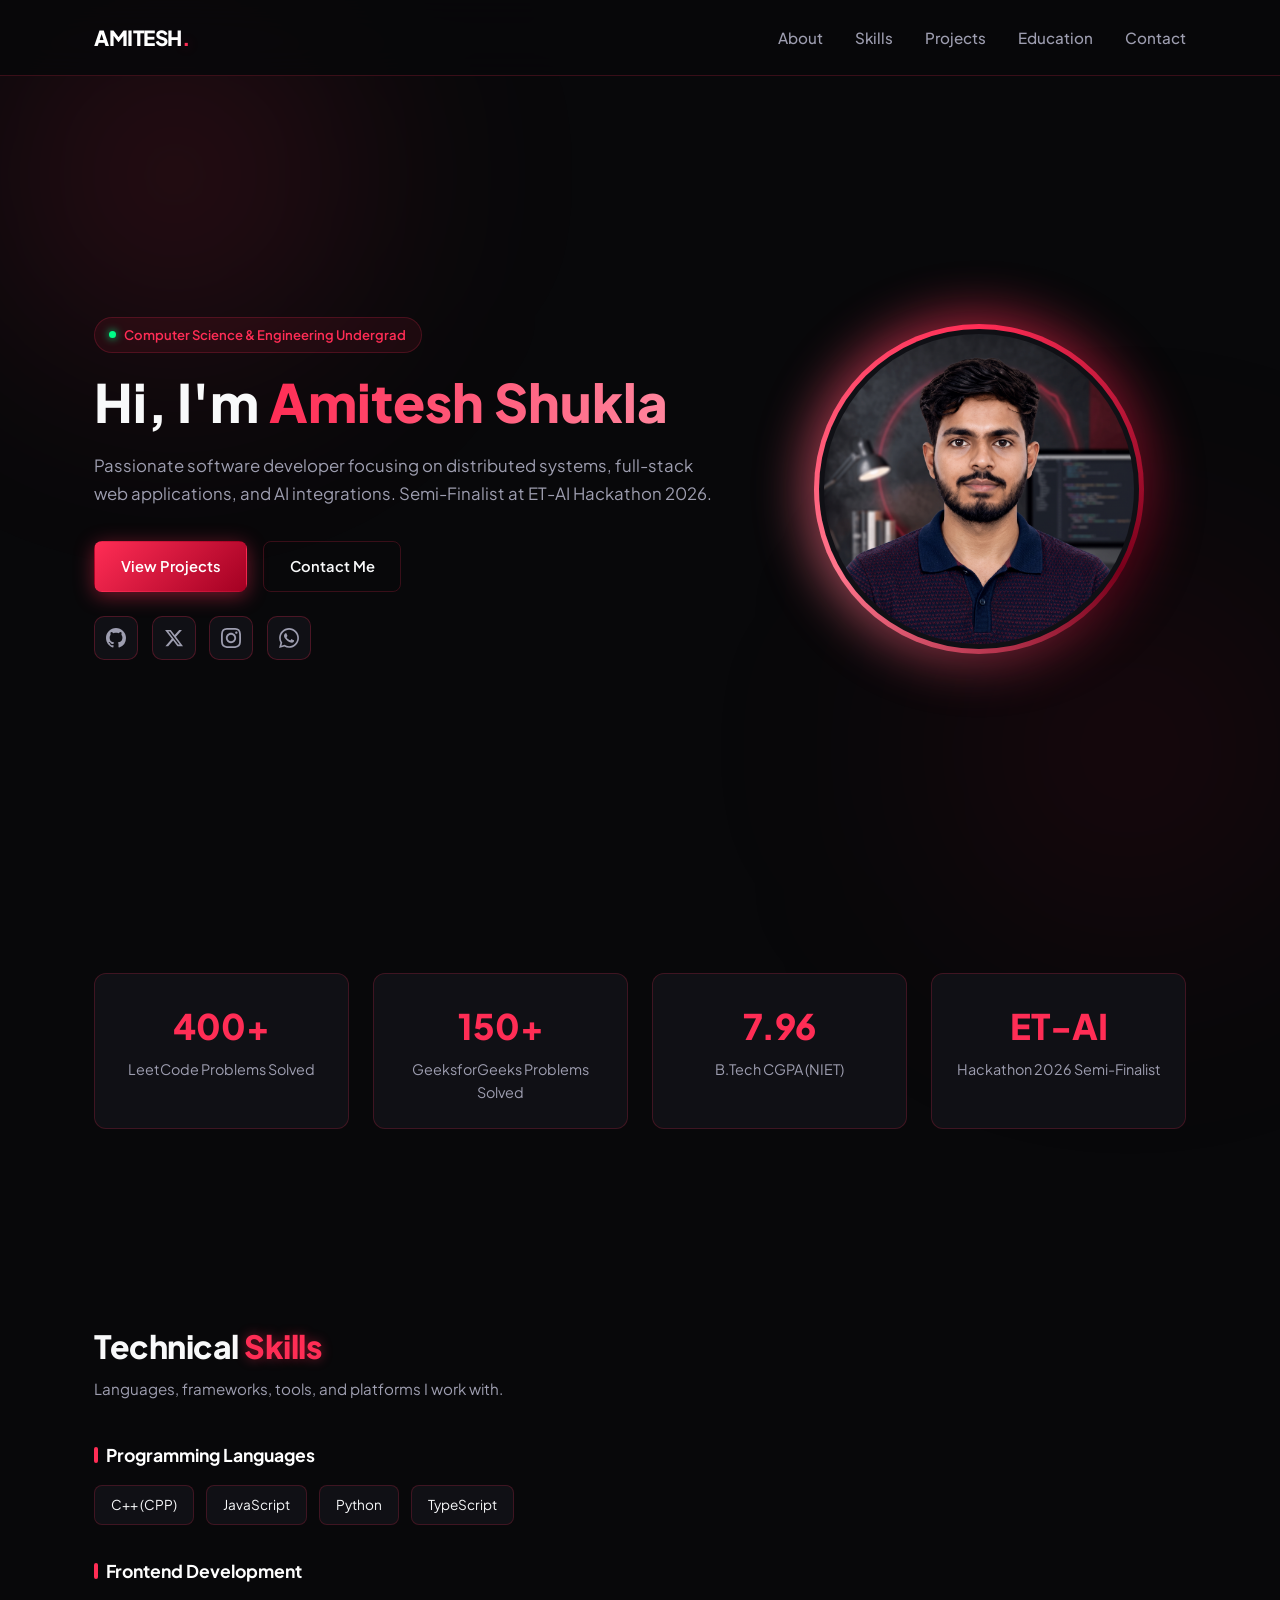
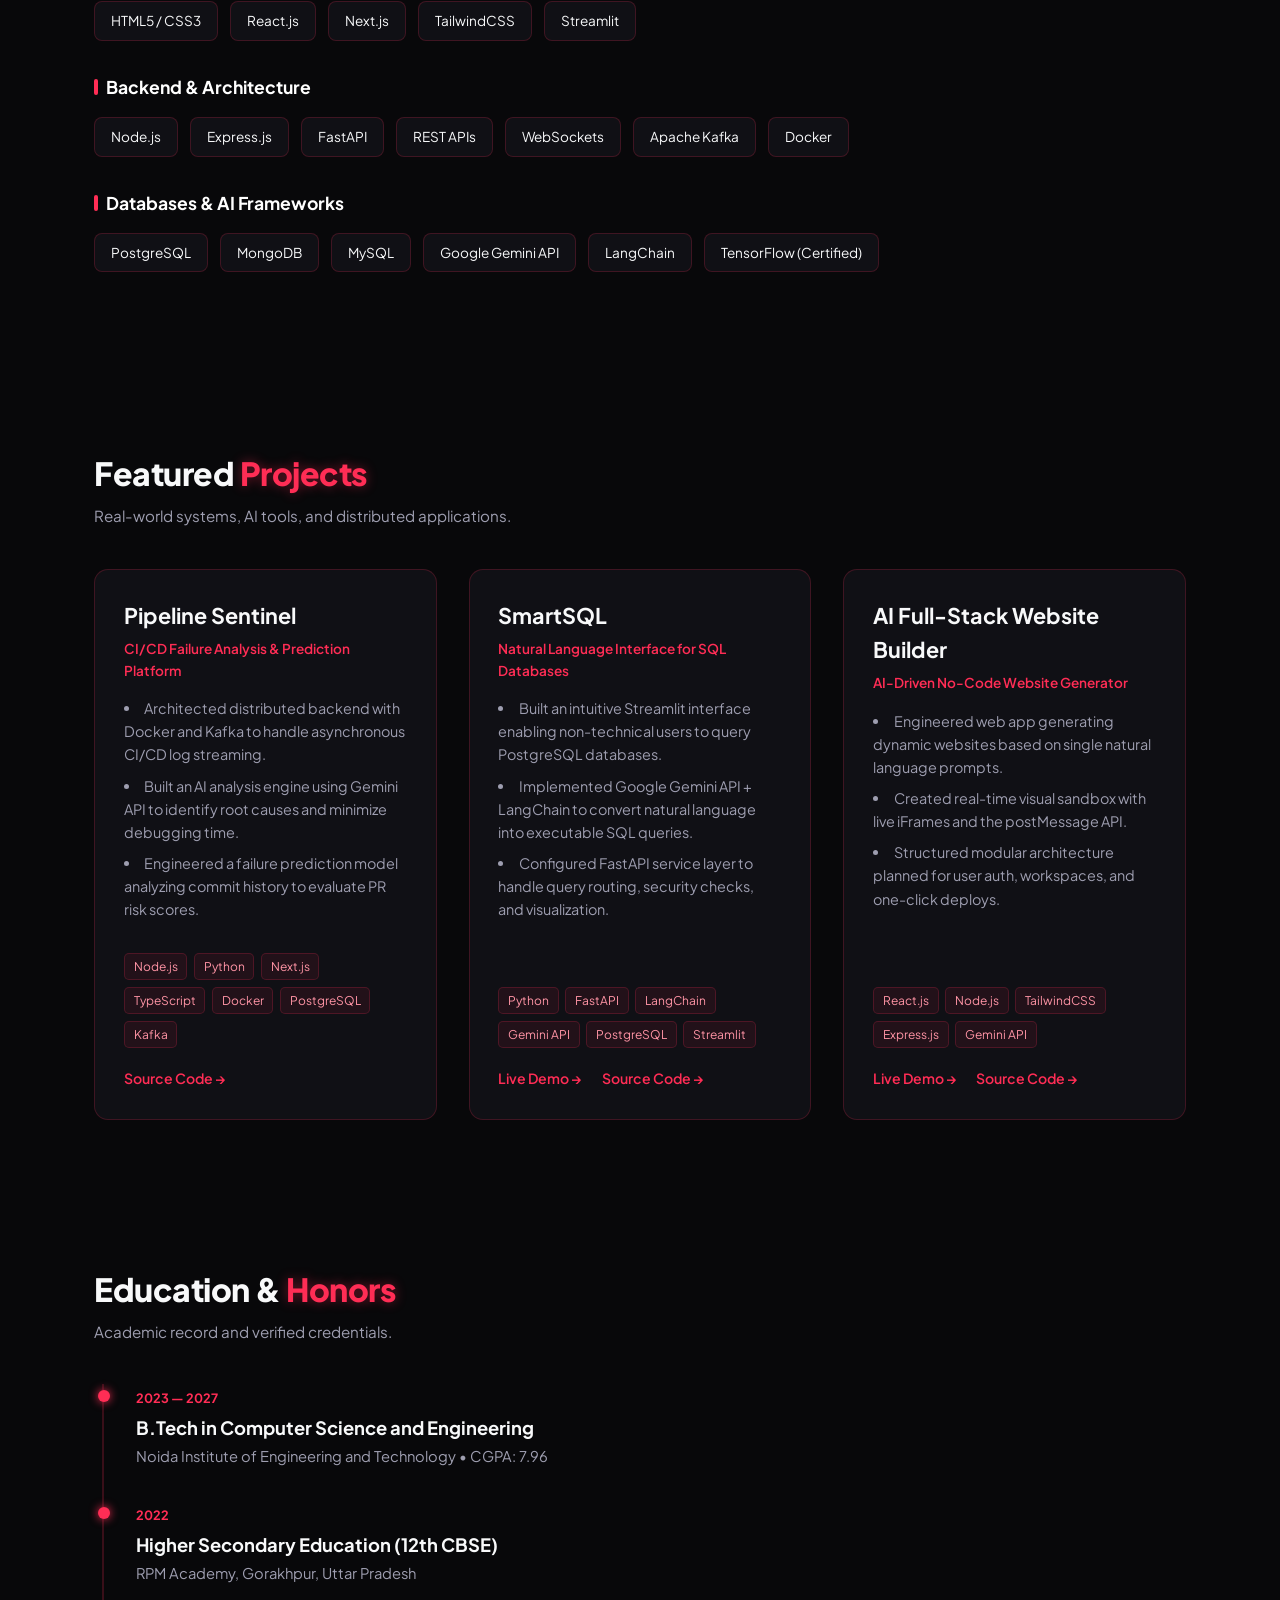
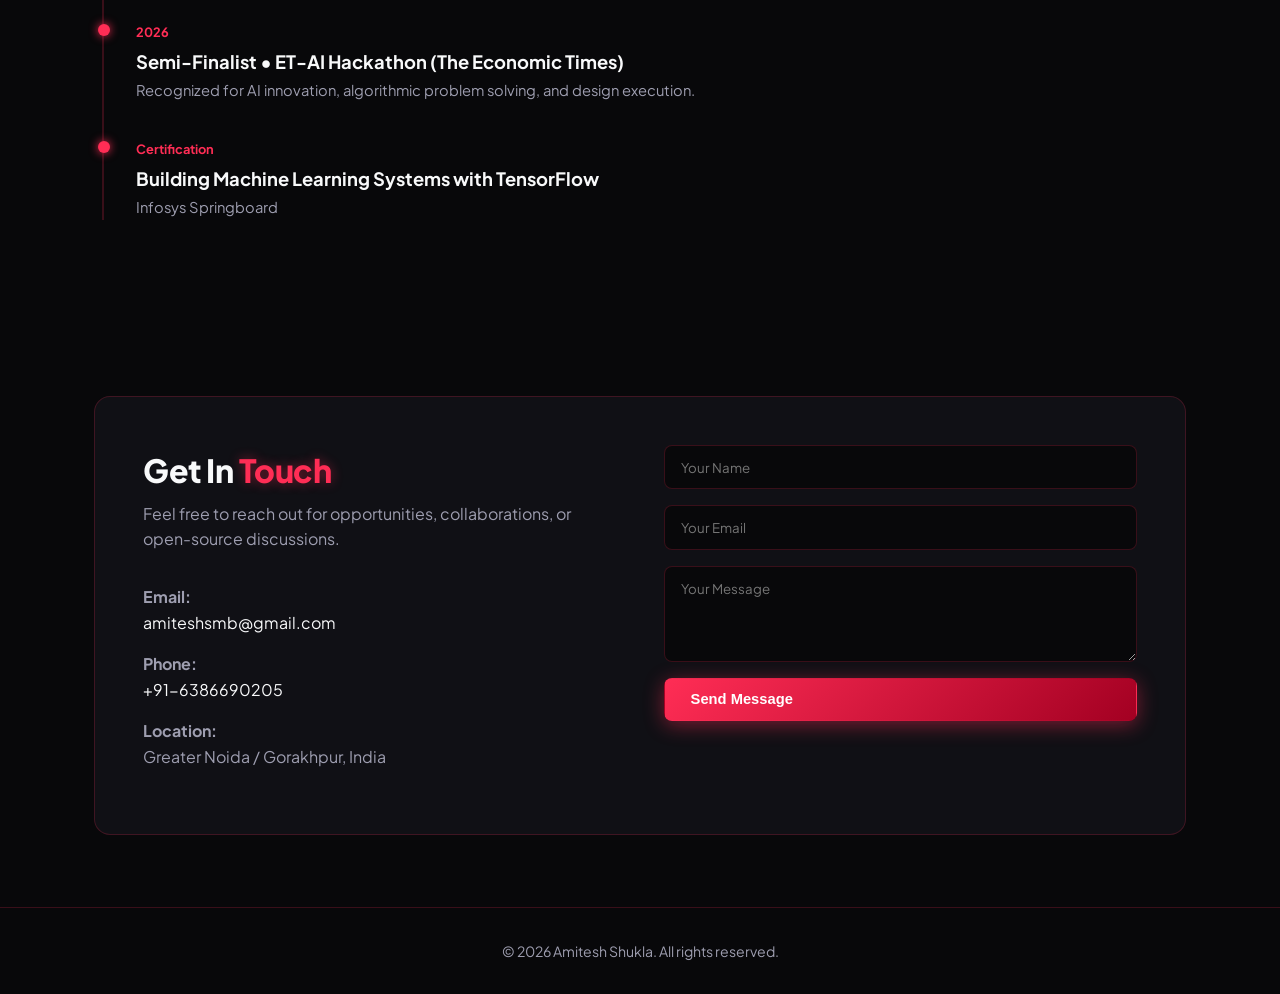
==== index.html @ f92fb567 "Rename index .html to index.html" ====
<!DOCTYPE html>
<html lang="en">
<head>
  <meta charset="UTF-8" />
  <meta name="viewport" content="width=device-width, initial-scale=1.0" />
  <title>Amitesh Shukla | Portfolio</title>
  <link rel="preconnect" href="https://fonts.googleapis.com">
  <link rel="preconnect" href="https://fonts.gstatic.com" crossorigin>
  <link href="https://fonts.googleapis.com/css2?family=Plus+Jakarta+Sans:wght@300;400;500;600;700;800&display=swap" rel="stylesheet">
   <link rel="stylesheet" href="Style.css">
 
</head>
<body>

  <div class="bg-light-1"></div>
  <div class="bg-light-2"></div>

  <header>
    <div class="container">
      <nav>
        <a href="#" class="logo">AMITESH<span>.</span></a>
        <ul class="nav-links">
          <li><a href="#about">About</a></li>
          <li><a href="#skills">Skills</a></li>
          <li><a href="#projects">Projects</a></li>
          <li><a href="#education">Education</a></li>
          <li><a href="#contact">Contact</a></li>
        </ul>
      </nav>
    </div>
  </header>

  <!-- Hero Section -->
  <section class="hero">
    
    <div class="container">
      <div class="hero-layout">
        
        <div class="hero-content">
          <div class="hero-tag">
            <span class="dot"></span>
            Computer Science &amp; Engineering Undergrad
          </div>
          <h1>Hi, I'm <span class="gradient-text">Amitesh Shukla</span></h1>
          <p>Passionate software developer focusing on distributed systems, full-stack web applications, and AI integrations. Semi-Finalist at ET-AI Hackathon 2026.</p>
          <div class="hero-buttons">
            <a href="#projects" class="btn btn-primary">View Projects</a>
            <a href="#contact" class="btn btn-outline">Contact Me</a>
          </div>
          <div class="social-links">
  <!-- GitHub -->
  <a href="https://github.com/amitesh3168" target="_blank" rel="noopener noreferrer" class="social-btn" aria-label="GitHub">
    <svg viewBox="0 0 24 24"><path d="M12 0C5.37 0 0 5.37 0 12c0 5.31 3.435 9.795 8.205 11.385.6.105.825-.255.825-.57 0-.285-.015-1.23-.015-2.235-3.015.555-3.795-.735-4.035-1.41-.135-.345-.72-1.41-1.23-1.695-.42-.225-1.02-.78-.015-.795.945-.015 1.62.87 1.845 1.23 1.08 1.815 2.805 1.305 3.495.99.105-.78.42-1.305.765-1.605-2.67-.3-5.46-1.335-5.46-5.925 0-1.305.465-2.385 1.23-3.225-.12-.3-.54-1.53.12-3.18 0 0 1.005-.315 3.3 1.23.96-.27 1.98-.405 3-.405s2.04.135 3 .405c2.295-1.56 3.3-1.23 3.3-1.23.66 1.65.24 2.88.12 3.18.765.84 1.23 1.905 1.23 3.225 0 4.605-2.805 5.625-5.475 5.925.435.375.81 1.095.81 2.22 0 1.605-.015 2.895-.015 3.3 0 .315.225.69.825.57A12.02 12.02 0 0024 12c0-6.63-5.37-12-12-12z"/></svg>
  </a>

  <!-- X / Twitter -->
  <a href="https://twitter.com/amitesh3168" target="_blank" rel="noopener noreferrer" class="social-btn" aria-label="Twitter">
    <svg viewBox="0 0 24 24"><path d="M18.244 2.25h3.308l-7.227 8.26 8.502 11.24H16.17l-5.214-6.817L4.99 21.75H1.68l7.73-8.835L1.254 2.25H8.08l4.713 6.231zm-1.161 17.52h1.833L7.084 4.126H5.117z"/></svg>
  </a>

  <!-- Instagram -->
  <a href="https://instagram.com/amitesh3168" target="_blank" rel="noopener noreferrer" class="social-btn" aria-label="Instagram">
    <svg viewBox="0 0 24 24"><path d="M12 2.163c3.204 0 3.584.012 4.85.07 3.252.148 4.771 1.691 4.919 4.919.058 1.265.069 1.645.069 4.849 0 3.205-.012 3.584-.069 4.849-.149 3.225-1.664 4.771-4.919 4.919-1.266.058-1.644.07-4.85.07-3.204 0-3.584-.012-4.849-.07-3.26-.149-4.771-1.699-4.919-4.92-.058-1.265-.07-1.644-.07-4.849 0-3.204.013-3.583.07-4.849.149-3.227 1.664-4.771 4.919-4.919 1.266-.057 1.645-.069 4.849-.069zm0-2.163c-3.259 0-3.667.014-4.947.072-4.358.2-6.78 2.618-6.98 6.98-.059 1.281-.073 1.689-.073 4.948 0 3.259.014 3.668.072 4.948.2 4.358 2.618 6.78 6.98 6.98 1.281.058 1.689.072 4.948.072 3.259 0 3.668-.014 4.948-.072 4.354-.2 6.782-2.618 6.979-6.98.059-1.28.073-1.689.073-4.948 0-3.259-.014-3.667-.072-4.947-.196-4.354-2.617-6.78-6.979-6.98-1.281-.059-1.69-.073-4.949-.073zm0 5.838c-3.403 0-6.162 2.759-6.162 6.162s2.759 6.163 6.162 6.163 6.162-2.759 6.162-6.163c0-3.403-2.759-6.162-6.162-6.162zm0 10.162c-2.209 0-4-1.79-4-4 0-2.209 1.791-4 4-4s4 1.791 4 4c0 2.21-1.791 4-4 4zm6.406-11.845c-.796 0-1.441.645-1.441 1.44s.645 1.44 1.441 1.44c.795 0 1.439-.645 1.439-1.44s-.644-1.44-1.439-1.44z"/></svg>
  </a>

  <!-- WhatsApp -->
  <a href="https://wa.me/916386690205" target="_blank" rel="noopener noreferrer" class="social-btn" aria-label="WhatsApp">
    <svg viewBox="0 0 24 24"><path d="M.057 24l1.687-6.163c-1.041-1.804-1.588-3.849-1.587-5.946.003-6.556 5.338-11.891 11.893-11.891 3.181.001 6.167 1.24 8.413 3.488 2.245 2.248 3.481 5.236 3.48 8.414-.003 6.557-5.338 11.892-11.893 11.892-1.99-.001-3.951-.5-5.688-1.448l-6.305 1.654zm6.597-3.807c1.676.995 3.276 1.591 5.392 1.592 5.448 0 9.886-4.434 9.889-9.885.002-5.462-4.415-9.89-9.881-9.892-5.452 0-9.887 4.434-9.889 9.884-.001 2.225.651 3.891 1.746 5.634l-.999 3.648 3.742-.981zm11.387-5.464c-.074-.124-.272-.198-.57-.347-.297-.149-1.758-.868-2.031-.967-.272-.099-.47-.149-.669.149-.198.297-.768.967-.941 1.165-.173.198-.347.223-.644.074-.297-.149-1.255-.462-2.39-1.475-.883-.788-1.48-1.761-1.653-2.059-.173-.297-.018-.458.13-.606.134-.133.297-.347.446-.521.151-.172.2-.296.3-.495.099-.198.05-.372-.025-.521-.075-.148-.669-1.611-.916-2.206-.242-.579-.487-.501-.669-.51l-.57-.01c-.198 0-.52.074-.792.372s-1.04 1.016-1.04 2.479 1.065 2.876 1.213 3.074c.149.198 2.095 3.2 5.076 4.487.709.306 1.263.489 1.694.626.712.226 1.36.194 1.872.118.571-.085 1.758-.719 2.006-1.413.248-.695.248-1.29.173-1.414z"/></svg>
  </a>
</div>
        </div>

        <div class="hero-image-wrapper">
          <div class="avatar-container">
            <div class="avatar-box">
              <img src="profile.png" alt="Amitesh Shukla" />
            </div>
          </div>
        </div>

      </div>
    </div>
  </section>

  <!-- Metrics Section -->
  <section id="about">
    <div class="container">
      <div class="metrics-grid">
        <div class="metric-card">
          <h3>400+</h3>
          <p>LeetCode Problems Solved</p>
        </div>
        <div class="metric-card">
          <h3>150+</h3>
          <p>GeeksforGeeks Problems Solved</p>
        </div>
        <div class="metric-card">
          <h3>7.96</h3>
          <p>B.Tech CGPA (NIET)</p>
        </div>
        <div class="metric-card">
          <h3>ET-AI</h3>
          <p>Hackathon 2026 Semi-Finalist</p>
        </div>
      </div>
    </div>
  </section>

  <!-- Skills Section -->
  <section id="skills">
    <div class="container">
      <h2 class="section-title">Technical <span>Skills</span></h2>
      <p class="section-subtitle">Languages, frameworks, tools, and platforms I work with.</p>

      <div class="skills-category">
        <h4>Programming Languages</h4>
        <div class="skills-tags">
          <span class="skill-chip">C++ (CPP)</span>
          <span class="skill-chip">JavaScript</span>
          <span class="skill-chip">Python</span>
          <span class="skill-chip">TypeScript</span>
        </div>
      </div>

      <div class="skills-category">
        <h4>Frontend Development</h4>
        <div class="skills-tags">
          <span class="skill-chip">HTML5 / CSS3</span>
          <span class="skill-chip">React.js</span>
          <span class="skill-chip">Next.js</span>
          <span class="skill-chip">TailwindCSS</span>
          <span class="skill-chip">Streamlit</span>
        </div>
      </div>

      <div class="skills-category">
        <h4>Backend &amp; Architecture</h4>
        <div class="skills-tags">
          <span class="skill-chip">Node.js</span>
          <span class="skill-chip">Express.js</span>
          <span class="skill-chip">FastAPI</span>
          <span class="skill-chip">REST APIs</span>
          <span class="skill-chip">WebSockets</span>
          <span class="skill-chip">Apache Kafka</span>
          <span class="skill-chip">Docker</span>
        </div>
      </div>

      <div class="skills-category">
        <h4>Databases &amp; AI Frameworks</h4>
        <div class="skills-tags">
          <span class="skill-chip">PostgreSQL</span>
          <span class="skill-chip">MongoDB</span>
          <span class="skill-chip">MySQL</span>
          <span class="skill-chip">Google Gemini API</span>
          <span class="skill-chip">LangChain</span>
          <span class="skill-chip">TensorFlow (Certified)</span>
        </div>
      </div>
    </div>
  </section>

  <!-- Projects Section -->
  <section id="projects">
    <div class="container">
      <h2 class="section-title">Featured <span>Projects</span></h2>
      <p class="section-subtitle">Real-world systems, AI tools, and distributed applications.</p>

      <div class="projects-grid">
        <div class="project-card">
          <h3>Pipeline Sentinel</h3>
          <span class="project-subtitle">CI/CD Failure Analysis &amp; Prediction Platform</span>
          <ul>
            <li>Architected distributed backend with Docker and Kafka to handle asynchronous CI/CD log streaming.</li>
            <li>Built an AI analysis engine using Gemini API to identify root causes and minimize debugging time.</li>
            <li>Engineered a failure prediction model analyzing commit history to evaluate PR risk scores.</li>
          </ul>
          <div class="project-tech">
            <span>Node.js</span>
            <span>Python</span>
            <span>Next.js</span>
            <span>TypeScript</span>
            <span>Docker</span>
            <span>PostgreSQL</span>
            <span>Kafka</span>
          </div>
          <div class="project-links">
            <a href="#">Source Code &rarr;</a>
          </div>
        </div>

        <div class="project-card">
          <h3>SmartSQL</h3>
          <span class="project-subtitle">Natural Language Interface for SQL Databases</span>
          <ul>
            <li>Built an intuitive Streamlit interface enabling non-technical users to query PostgreSQL databases.</li>
            <li>Implemented Google Gemini API + LangChain to convert natural language into executable SQL queries.</li>
            <li>Configured FastAPI service layer to handle query routing, security checks, and visualization.</li>
          </ul>
          <div class="project-tech">
            <span>Python</span>
            <span>FastAPI</span>
            <span>LangChain</span>
            <span>Gemini API</span>
            <span>PostgreSQL</span>
            <span>Streamlit</span>
          </div>
          <div class="project-links">
            <a href="#">Live Demo &rarr;</a>
            <a href="#">Source Code &rarr;</a>
          </div>
        </div>

        <div class="project-card">
          <h3>AI Full-Stack Website Builder</h3>
          <span class="project-subtitle">AI-Driven No-Code Website Generator</span>
          <ul>
            <li>Engineered web app generating dynamic websites based on single natural language prompts.</li>
            <li>Created real-time visual sandbox with live iFrames and the postMessage API.</li>
            <li>Structured modular architecture planned for user auth, workspaces, and one-click deploys.</li>
          </ul>
          <div class="project-tech">
            <span>React.js</span>
            <span>Node.js</span>
            <span>TailwindCSS</span>
            <span>Express.js</span>
            <span>Gemini API</span>
          </div>
          <div class="project-links">
            <a href="#">Live Demo &rarr;</a>
            <a href="#">Source Code &rarr;</a>
          </div>
        </div>
      </div>
    </div>
  </section>

  <!-- Education & Achievements -->
  <section id="education">
    <div class="container">
      <h2 class="section-title">Education &amp; <span>Honors</span></h2>
      <p class="section-subtitle">Academic record and verified credentials.</p>

      <div class="timeline">
        <div class="timeline-item">
          <div class="timeline-dot"></div>
          <span>2023 — 2027</span>
          <h3>B.Tech in Computer Science and Engineering</h3>
          <p>Noida Institute of Engineering and Technology &bull; CGPA: 7.96</p>
        </div>

        <div class="timeline-item">
          <div class="timeline-dot"></div>
          <span>2022</span>
          <h3>Higher Secondary Education (12th CBSE)</h3>
          <p>RPM Academy, Gorakhpur, Uttar Pradesh</p>
        </div>

        <div class="timeline-item">
          <div class="timeline-dot"></div>
          <span>2026</span>
          <h3>Semi-Finalist &bull; ET-AI Hackathon (The Economic Times)</h3>
          <p>Recognized for AI innovation, algorithmic problem solving, and design execution.</p>
        </div>

        <div class="timeline-item">
          <div class="timeline-dot"></div>
          <span>Certification</span>
          <h3>Building Machine Learning Systems with TensorFlow</h3>
          <p>Infosys Springboard</p>
        </div>
      </div>
    </div>
  </section>

  <!-- Contact Section -->
  <section id="contact">
    <div class="container">
      <div class="contact-container">
        <div>
          <h2 class="section-title">Get In <span>Touch</span></h2>
          <p style="color: var(--text-muted); margin-bottom: 2rem;">Feel free to reach out for opportunities, collaborations, or open-source discussions.</p>
          <div class="contact-details">
            <div><strong>Email:</strong> <br><a href="mailto:amiteshsmb@gmail.com">amiteshsmb@gmail.com</a></div>
            <div><strong>Phone:</strong> <br><a href="tel:+916386690205">+91-6386690205</a></div>
            <div><strong>Location:</strong> <br>Greater Noida / Gorakhpur, India</div>
          </div>
        </div>

        <form class="contact-form" onsubmit="event.preventDefault();">
          <input type="text" placeholder="Your Name" required />
          <input type="email" placeholder="Your Email" required />
          <textarea rows="4" placeholder="Your Message" required></textarea>
          <button type="submit" class="btn btn-primary">Send Message</button>
        </form>
      </div>
    </div>
  </section>

  <footer>
    <div class="container">
      <p>&copy; 2026 Amitesh Shukla. All rights reserved.</p>
    </div>
  </footer>

</body>
</html>
---- Style.css ----
:root {
      --bg-main: #08080a;
      --bg-surface: #101015;
      --bg-card: rgba(18, 18, 24, 0.85);
      --border-color: rgba(255, 45, 85, 0.2);
      
      --accent-red: #ff2d55;
      --accent-deep-red: #990022;
      --accent-glow: rgba(255, 45, 85, 0.45);
      
      --text-main: #f8f9fa;
      --text-muted: #9e9eb0;
      
      --transition: all 0.3s cubic-bezier(0.16, 1, 0.3, 1);
      --font-family: 'Plus Jakarta Sans', sans-serif;
    }

    * {
      margin: 0;
      padding: 0;
      box-sizing: border-box;
      scroll-behavior: smooth;
    }

    body {
      background-color: var(--bg-main);
      color: var(--text-main);
      font-family: var(--font-family);
      line-height: 1.6;
      overflow-x: hidden;
    }

    ::selection {
      background: var(--accent-red);
      color: #fff;
    }

    .bg-light-1 {
      position: fixed;
      top: -100px;
      left: -100px;
      width: 550px;
      height: 550px;
      background: radial-gradient(circle, rgba(255, 45, 85, 0.18), transparent 70%);
      filter: blur(100px);
      z-index: -1;
      pointer-events: none;
    }

    .bg-light-2 {
      position: fixed;
      bottom: -100px;
      right: -100px;
      width: 500px;
      height: 500px;
      background: radial-gradient(circle, rgba(153, 0, 34, 0.2), transparent 70%);
      filter: blur(120px);
      z-index: -1;
      pointer-events: none;
    }

    .container {
      max-width: 1140px;
      margin: 0 auto;
      padding: 0 1.5rem;
    }

    header {
      position: sticky;
      top: 0;
      backdrop-filter: blur(16px);
      background: rgba(8, 8, 10, 0.85);
      border-bottom: 1px solid var(--border-color);
      z-index: 1000;
    }

    nav {
      display: flex;
      justify-content: space-between;
      align-items: center;
      height: 75px;
    }

    .logo {
      font-size: 1.3rem;
      font-weight: 800;
      text-decoration: none;
      color: #fff;
      letter-spacing: -0.5px;
    }

    .logo span {
      color: var(--accent-red);
      text-shadow: 0 0 12px var(--accent-glow);
    }

    .nav-links {
      display: flex;
      list-style: none;
      gap: 2rem;
    }

    .nav-links a {
      text-decoration: none;
      color: var(--text-muted);
      font-weight: 500;
      font-size: 0.95rem;
      transition: var(--transition);
    }

    .nav-links a:hover {
      color: var(--accent-red);
    }

    /* Hero Section */
    .hero {
      min-height: calc(100vh - 75px);
      display: flex;
      align-items: center;
      padding: 4rem 0;
    }

    .hero-layout {
      display: grid;
      grid-template-columns: 1.2fr 0.8fr;
      gap: 3.5rem;
      align-items: center;
      width: 100%;
    }

    .hero-tag {
      display: inline-flex;
      align-items: center;
      gap: 8px;
      font-size: 0.82rem;
      padding: 0.4rem 0.9rem;
      background: rgba(255, 45, 85, 0.08);
      border: 1px solid var(--border-color);
      border-radius: 50px;
      color: var(--accent-red);
      margin-bottom: 1.2rem;
      font-weight: 600;
    }

    .dot {
      width: 7px;
      height: 7px;
      background-color: #00ff88;
      border-radius: 50%;
      box-shadow: 0 0 8px #00ff88;
      animation: pulse 1.5s infinite;
    }

    @keyframes pulse {
      0%, 100% { opacity: 1; transform: scale(1); }
      50% { opacity: 0.4; transform: scale(0.85); }
    }

    .hero-content h1 {
      font-size: 3.3rem;
      line-height: 1.15;
      font-weight: 800;
      margin-bottom: 1.2rem;
    }

    .gradient-text {
      background: linear-gradient(90deg, #ff2d55, #ff859d, #ff2d55);
      background-size: 200% auto;
      background-clip: text;
      -webkit-background-clip: text;
      -webkit-text-fill-color: transparent;
      animation: shine 4s linear infinite;
    }

    @keyframes shine {
      to { background-position: 200% center; }
    }

    .hero-content p {
      font-size: 1.05rem;
      color: var(--text-muted);
      margin-bottom: 2rem;
      line-height: 1.7;
    }

    .hero-buttons {
      display: flex;
      gap: 1rem;
      flex-wrap: wrap;
    }

    /* Photo Container & Glow Animation */
    .hero-image-wrapper {
      position: relative;
      display: flex;
      justify-content: center;
      align-items: center;
      animation: float 6s ease-in-out infinite;
    }

    @keyframes float {
      0%, 100% { transform: translateY(0px); }
      50% { transform: translateY(-10px); }
    }

    .avatar-container {
      position: relative;
      width: 320px;
      height: 320px;
      border-radius: 50%;
      display: flex;
      align-items: center;
      justify-content: center;
    }

    .avatar-container::before {
      content: '';
      position: absolute;
      inset: -5px;
      border-radius: 50%;
      background: conic-gradient(
        #ff2d55,
        #79001b,
        #ff758c,
        #ff2d55
      );
      animation: rotateGlow 4s linear infinite;
      z-index: 1;
    }

    .avatar-container::after {
      content: '';
      position: absolute;
      inset: -15px;
      border-radius: 50%;
      background: conic-gradient(
        #ff2d55,
        #79001b,
        #ff758c,
        #ff2d55
      );
      filter: blur(25px);
      opacity: 0.6;
      animation: rotateGlow 4s linear infinite;
      z-index: 0;
    }

    @keyframes rotateGlow {
      100% { transform: rotate(360deg); }
    }

    .avatar-box {
      position: relative;
      width: 100%;
      height: 100%;
      background: #101015;
      border-radius: 50%;
      overflow: hidden;
      padding: 5px;
      z-index: 2;
    }

    .avatar-box img {
      width: 100%;
      height: 100%;
      object-fit: cover;
      border-radius: 50%;
      display: block;
    }

    /* Buttons */
    .btn {
      display: inline-flex;
      align-items: center;
      padding: 0.8rem 1.6rem;
      border-radius: 8px;
      font-weight: 600;
      text-decoration: none;
      transition: var(--transition);
      cursor: pointer;
      font-size: 0.92rem;
    }

    .btn-primary {
      background: linear-gradient(135deg, #ff2d55, #a30022);
      color: #fff;
      box-shadow: 0 4px 20px var(--accent-glow);
      border: 1px solid transparent;
    }

    .btn-primary:hover {
      transform: translateY(-2px);
      box-shadow: 0 6px 25px rgba(255, 45, 85, 0.6);
    }

    .btn-outline {
      background: transparent;
      color: var(--text-main);
      border: 1px solid var(--border-color);
    }

    .btn-outline:hover {
      border-color: var(--accent-red);
      color: var(--accent-red);
      transform: translateY(-2px);
    }

    /* Sections Shared */
    section {
      padding: 4.5rem 0;
    }

    .section-title {
      font-size: 2rem;
      font-weight: 800;
      margin-bottom: 0.3rem;
      letter-spacing: -0.5px;
    }

    .section-title span {
      color: var(--accent-red);
      text-shadow: 0 0 12px var(--accent-glow);
    }

    .section-subtitle {
      color: var(--text-muted);
      margin-bottom: 2.5rem;
      font-size: 0.95rem;
    }

    /* Metrics Grid */
    .metrics-grid {
      display: grid;
      grid-template-columns: repeat(auto-fit, minmax(220px, 1fr));
      gap: 1.5rem;
      margin-bottom: 3rem;
    }

    .metric-card {
      background: var(--bg-card);
      border: 1px solid var(--border-color);
      border-radius: 12px;
      padding: 1.5rem;
      text-align: center;
      transition: var(--transition);
    }

    .metric-card:hover {
      border-color: var(--accent-red);
      transform: translateY(-4px);
    }

    .metric-card h3 {
      font-size: 2.2rem;
      color: var(--accent-red);
      font-weight: 800;
      margin-bottom: 0.2rem;
    }

    .metric-card p {
      color: var(--text-muted);
      font-size: 0.9rem;
    }

    /* Skills layout */
    .skills-category {
      margin-bottom: 2rem;
    }

    .skills-category h4 {
      font-size: 1.1rem;
      margin-bottom: 1rem;
      color: #fff;
      display: flex;
      align-items: center;
      gap: 8px;
    }

    .skills-category h4::before {
      content: '';
      width: 4px;
      height: 16px;
      background: var(--accent-red);
      border-radius: 2px;
      display: inline-block;
    }

    .skills-tags {
      display: flex;
      flex-wrap: wrap;
      gap: 0.75rem;
    }

    .skill-chip {
      background: var(--bg-card);
      border: 1px solid var(--border-color);
      padding: 0.5rem 1rem;
      border-radius: 8px;
      font-size: 0.85rem;
      color: var(--text-main);
      transition: var(--transition);
      display: inline-block;
    }

    .skill-chip:hover {
      border-color: var(--accent-red);
      transform: translateY(-3px);
      box-shadow: 0 4px 12px var(--accent-glow);
    }

    /* Projects */
    .projects-grid {
      display: grid;
      grid-template-columns: repeat(auto-fit, minmax(330px, 1fr));
      gap: 2rem;
    }

    .project-card {
      background: var(--bg-card);
      border: 1px solid var(--border-color);
      border-radius: 14px;
      overflow: hidden;
      display: flex;
      flex-direction: column;
      padding: 1.8rem;
      transition: var(--transition);
    }

    .project-card:hover {
      border-color: var(--accent-red);
      transform: translateY(-5px);
      box-shadow: 0 8px 24px rgba(255, 45, 85, 0.12);
    }

    .project-card h3 {
      font-size: 1.35rem;
      margin-bottom: 0.3rem;
    }

    .project-subtitle {
      color: var(--accent-red);
      font-size: 0.85rem;
      font-weight: 600;
      margin-bottom: 1rem;
    }

    .project-card ul {
      list-style-position: inside;
      color: var(--text-muted);
      font-size: 0.9rem;
      margin-bottom: 1.5rem;
      flex-grow: 1;
    }

    .project-card li {
      margin-bottom: 0.5rem;
    }

    .project-tech {
      display: flex;
      flex-wrap: wrap;
      gap: 0.4rem;
      margin-bottom: 1.2rem;
    }

    .project-tech span {
      background: rgba(255, 45, 85, 0.08);
      border: 1px solid rgba(255, 45, 85, 0.2);
      padding: 0.2rem 0.55rem;
      font-size: 0.75rem;
      border-radius: 5px;
      color: #ff94a5;
    }

    .project-links {
      display: flex;
      gap: 1.2rem;
    }

    .project-links a {
      color: var(--accent-red);
      text-decoration: none;
      font-weight: 600;
      font-size: 0.88rem;
    }

    .project-links a:hover {
      text-decoration: underline;
    }

    /* Education / Timeline */
    .timeline {
      position: relative;
      border-left: 2px solid var(--border-color);
      margin-left: 0.5rem;
      padding-left: 2rem;
    }

    .timeline-item {
      position: relative;
      margin-bottom: 2rem;
    }

    .timeline-dot {
      position: absolute;
      left: -2.4rem;
      top: 6px;
      width: 12px;
      height: 12px;
      background: var(--accent-red);
      border-radius: 50%;
      box-shadow: 0 0 10px var(--accent-red);
    }

    .timeline-item span {
      font-size: 0.8rem;
      color: var(--accent-red);
      font-weight: 700;
    }

    .timeline-item h3 {
      font-size: 1.15rem;
      margin: 0.2rem 0;
    }

    .timeline-item p {
      color: var(--text-muted);
      font-size: 0.92rem;
    }

    /* Contact */
    .contact-container {
      display: grid;
      grid-template-columns: 1fr 1fr;
      gap: 3rem;
      background: var(--bg-card);
      border: 1px solid var(--border-color);
      border-radius: 16px;
      padding: 3rem;
    }

    .contact-details div {
      margin-bottom: 1rem;
      color: var(--text-muted);
    }

    .contact-details a {
      color: var(--text-main);
      text-decoration: none;
      transition: var(--transition);
    }

    .contact-details a:hover {
      color: var(--accent-red);
    }

    .contact-form {
      display: flex;
      flex-direction: column;
      gap: 1rem;
    }

    .contact-form input,
    .contact-form textarea {
      width: 100%;
      background: #08080a;
      border: 1px solid var(--border-color);
      border-radius: 8px;
      padding: 0.8rem 1rem;
      color: #fff;
      font-family: inherit;
      outline: none;
    }

    .contact-form input:focus,
    .contact-form textarea:focus {
      border-color: var(--accent-red);
      box-shadow: 0 0 10px var(--accent-glow);
    }

    footer {
      border-top: 1px solid var(--border-color);
      padding: 2rem 0;
      text-align: center;
      color: var(--text-muted);
      font-size: 0.88rem;
    }

    @media (max-width: 850px) {
      .hero-layout,
      .contact-container {
        grid-template-columns: 1fr;
        text-align: center;
      }
      .hero-content { order: 2; }
      .hero-image-wrapper { order: 1; margin-bottom: 1.5rem; }
      .hero-buttons { justify-content: center; }
      .nav-links { display: none; }
      .avatar-container { width: 260px; height: 260px; }
      .timeline { margin-left: 1rem; text-align: left; }
    }

    .social-links {
    display: flex;
    align-items: center;
    gap: 0.85rem;
    margin-top: 1.5rem;
  }

  .social-btn {
    display: inline-flex;
    align-items: center;
    justify-content: center;
    width: 44px;
    height: 44px;
    border-radius: 10px;
    background: rgba(18, 18, 24, 0.85);
    border: 1px solid rgba(255, 45, 85, 0.25);
    color: #9e9eb0;
    text-decoration: none;
    transition: all 0.3s cubic-bezier(0.16, 1, 0.3, 1);
  }

  .social-btn svg {
    width: 20px;
    height: 20px;
    fill: currentColor;
    transition: all 0.3s ease;
  }

  .social-btn:hover {
    color: #ffffff;
    border-color: #ff2d55;
    background: rgba(255, 45, 85, 0.15);
    transform: translateY(-3px);
    box-shadow: 0 4px 18px rgba(255, 45, 85, 0.45);
  }
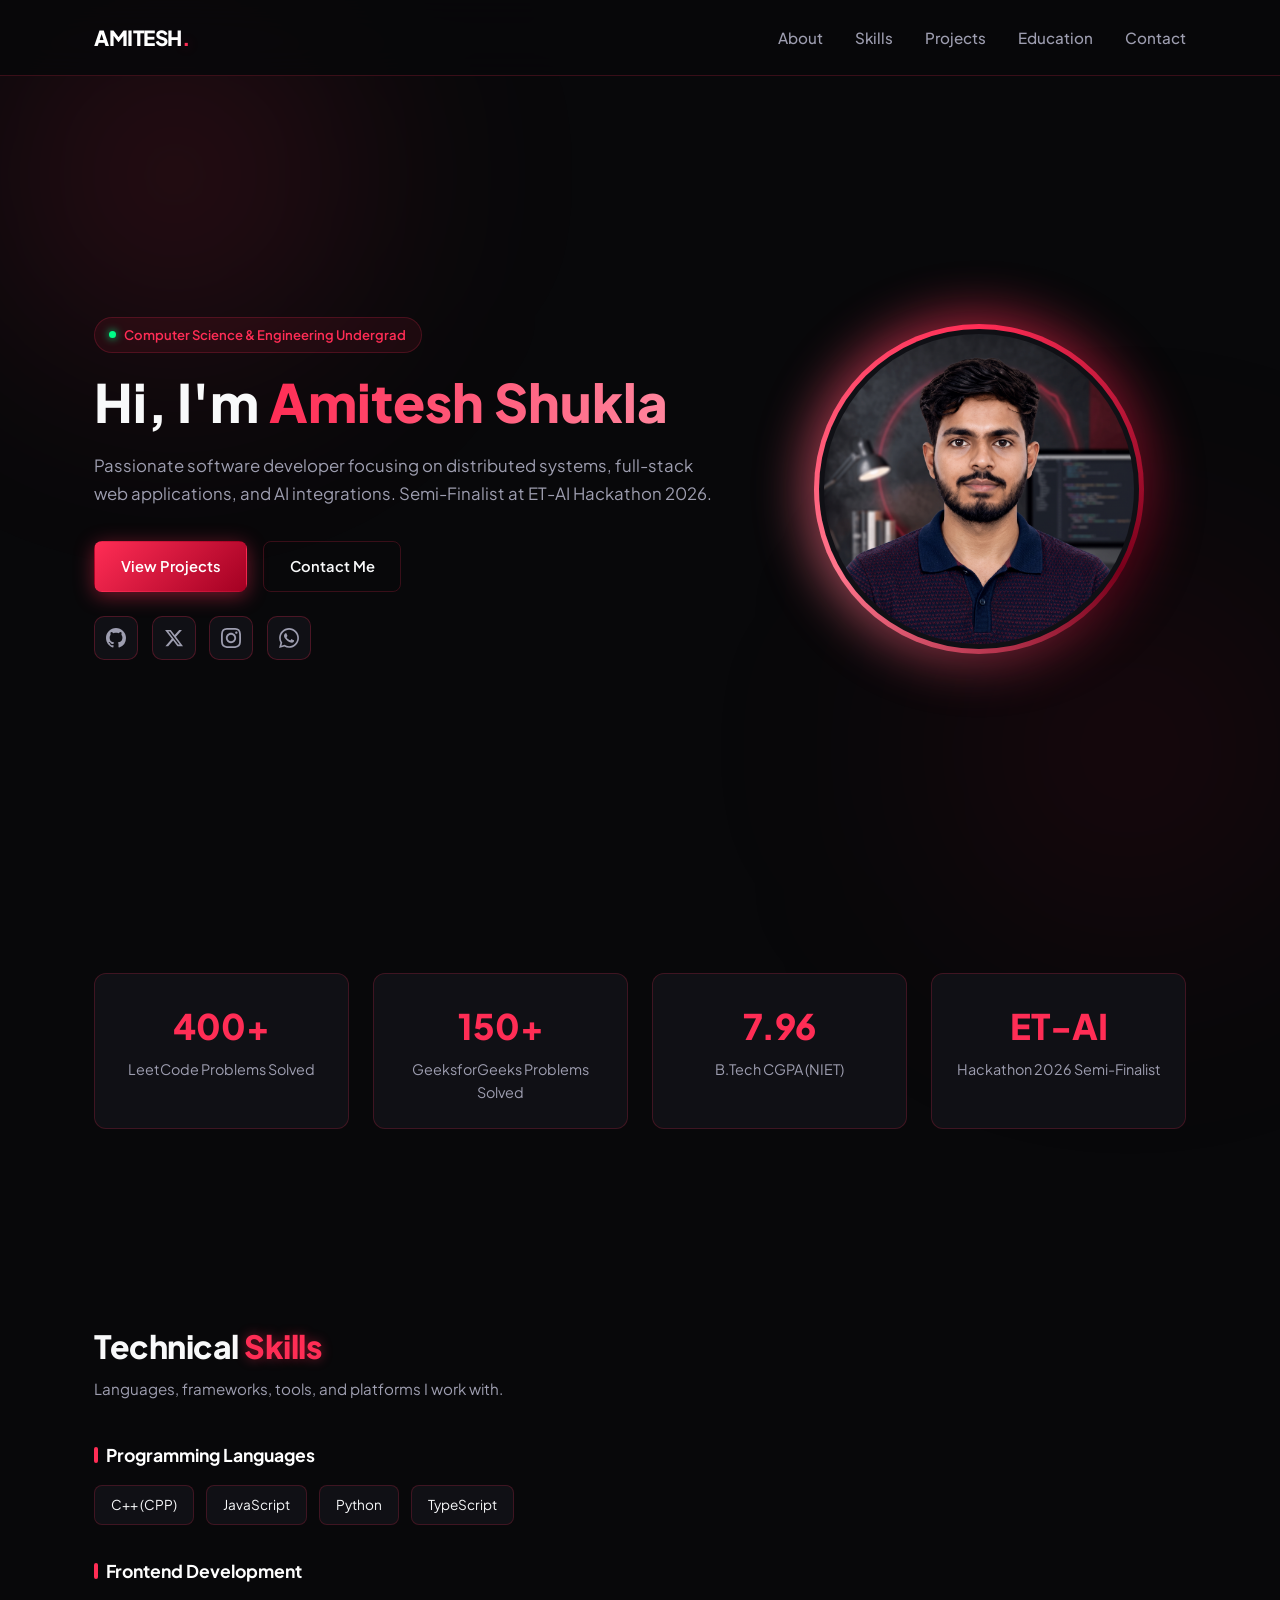
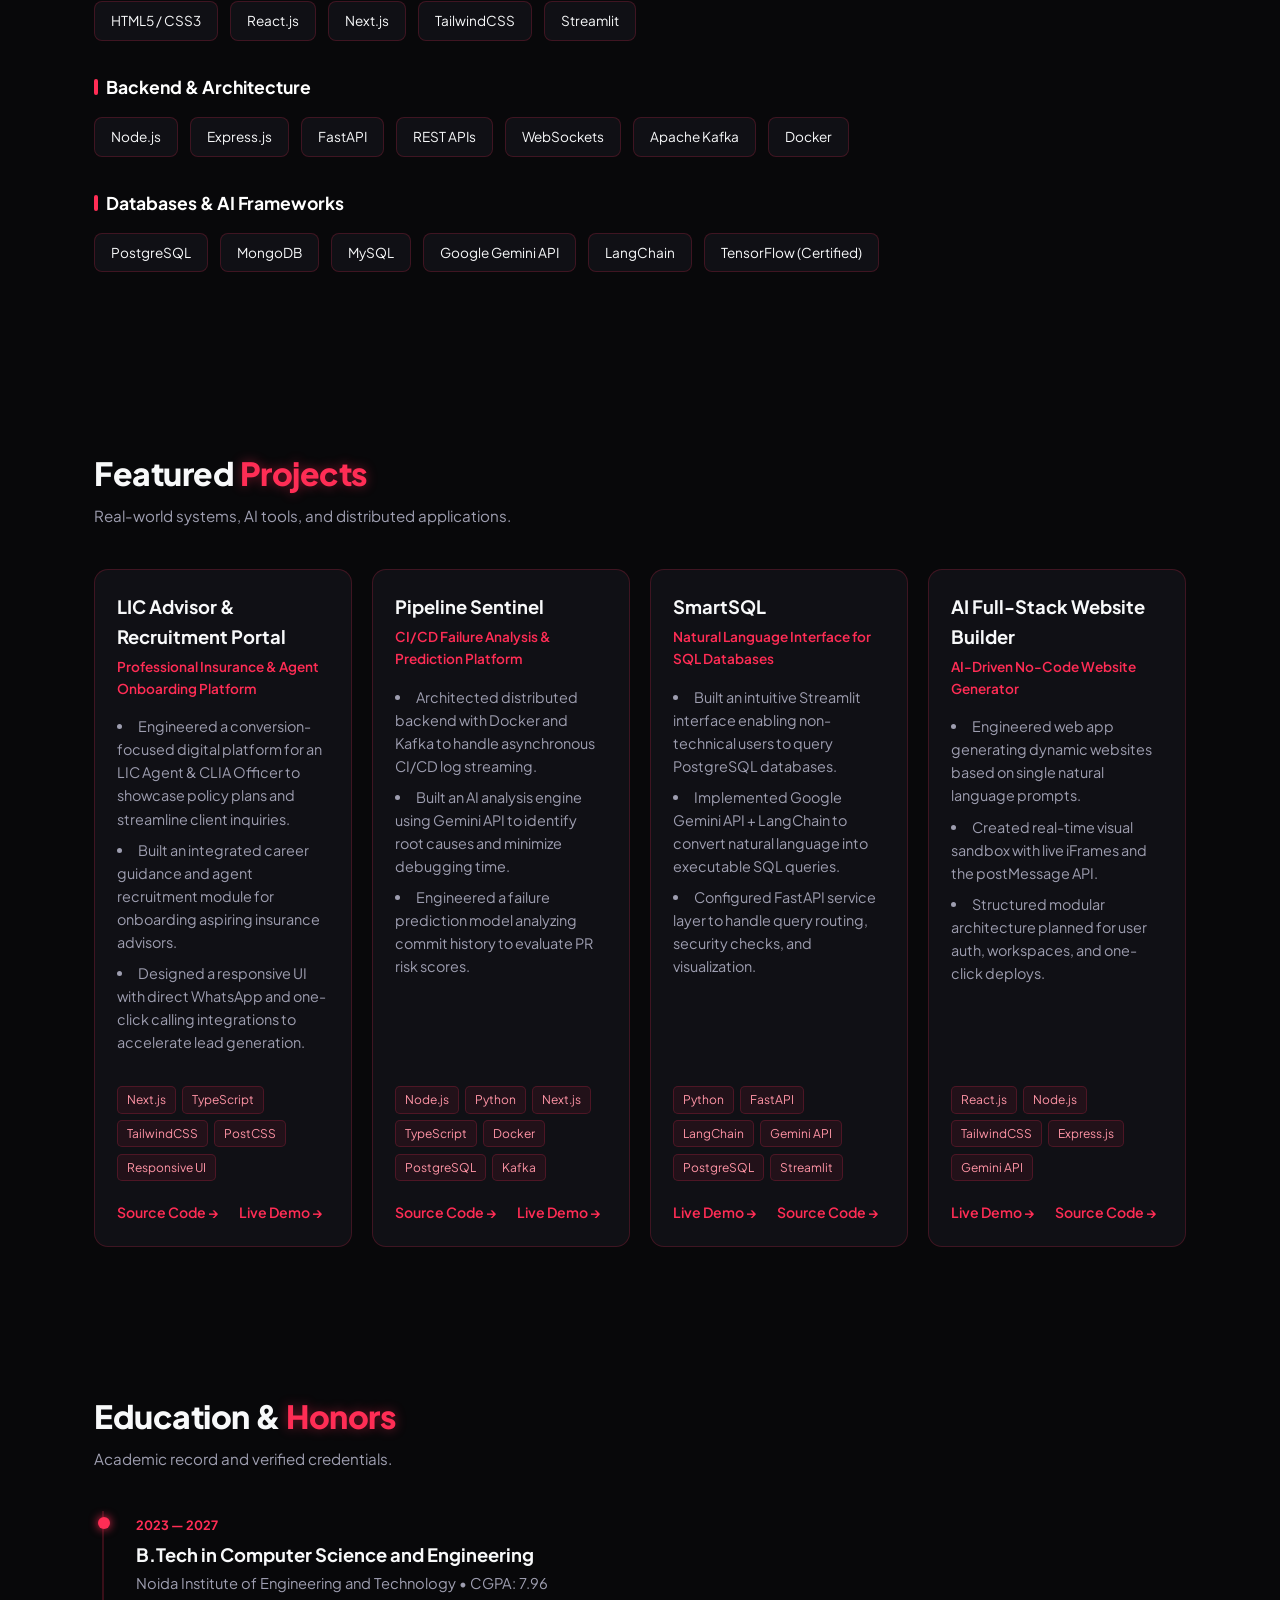
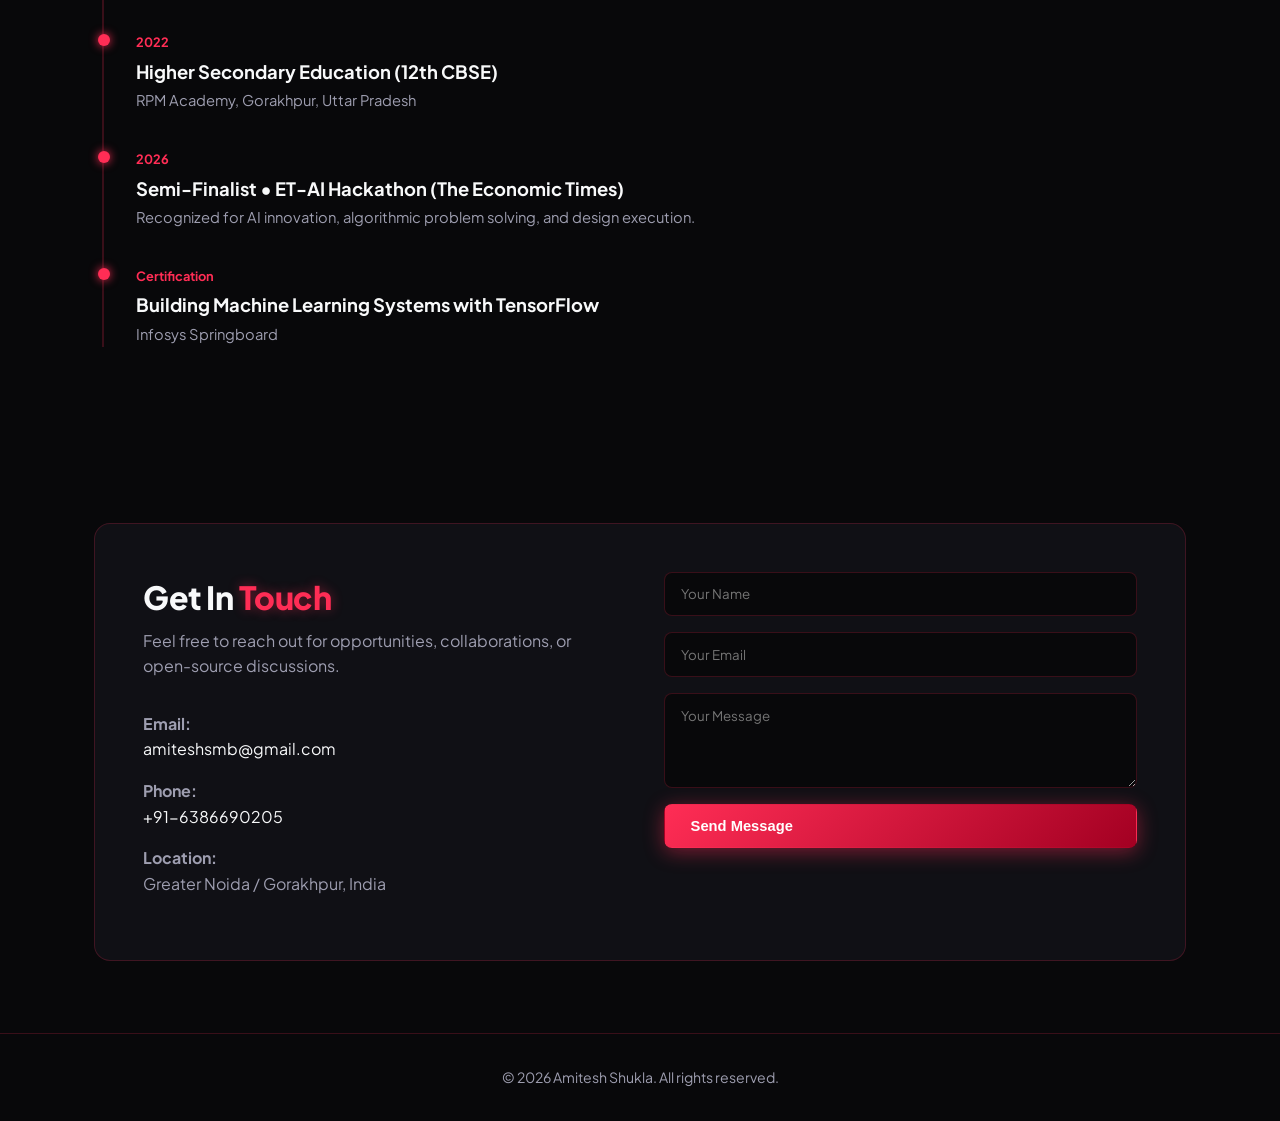
==== commit 71465d27: "live demo fix" ====
--- a/index.html
+++ b/index.html
@@ -167,6 +167,26 @@
       <p class="section-subtitle">Real-world systems, AI tools, and distributed applications.</p>
 
       <div class="projects-grid">
+         <div class="project-card">
+          <h3>LIC Advisor &amp; Recruitment Portal</h3>
+          <span class="project-subtitle">Professional Insurance &amp; Agent Onboarding Platform</span>
+          <ul>
+            <li>Engineered a conversion-focused digital platform for an LIC Agent &amp; CLIA Officer to showcase policy plans and streamline client inquiries.</li>
+            <li>Built an integrated career guidance and agent recruitment module for onboarding aspiring insurance advisors.</li>
+            <li>Designed a responsive UI with direct WhatsApp and one-click calling integrations to accelerate lead generation.</li>
+          </ul>
+          <div class="project-tech">
+            <span>Next.js</span>
+            <span>TypeScript</span>
+            <span>TailwindCSS</span>
+            <span>PostCSS</span>
+            <span>Responsive UI</span>
+          </div>
+          <div class="project-links">
+            <a href="https://github.com/amitesh3168/LIC-advisor-portal" target="_blank" rel="noopener noreferrer">Source Code &rarr;</a>
+            <a href="https://lic-gold.vercel.app/" target="_blank" rel="noopener noreferrer">Live Demo &rarr;</a>
+          </div>
+        </div>
         <div class="project-card">
           <h3>Pipeline Sentinel</h3>
           <span class="project-subtitle">CI/CD Failure Analysis &amp; Prediction Platform</span>
@@ -185,7 +205,8 @@
             <span>Kafka</span>
           </div>
           <div class="project-links">
-            <a href="#">Source Code &rarr;</a>
+            <a href="https://github.com/amitesh3168/Pipeline-Sentinel---Intelligent-CI-CD-Failure-Analysis-Prediction-">Source Code &rarr;</a>
+            <a href="https://github.com/amitesh3168/Pipeline-Sentinel---Intelligent-CI-CD-Failure-Analysis-Prediction-" target="_blank" rel="noopener noreferrer">Live Demo &rarr;</a>
           </div>
         </div>
 
@@ -206,11 +227,10 @@
             <span>Streamlit</span>
           </div>
           <div class="project-links">
-            <a href="#">Live Demo &rarr;</a>
-            <a href="#">Source Code &rarr;</a>
-          </div>
-        </div>
-
+            <a href="https://github.com/amitesh3168/SMARTSQL">Live Demo &rarr;</a>
+            <a href="https://github.com/amitesh3168/SMARTSQL">Source Code &rarr;</a>
+          </div>
+        </div>
         <div class="project-card">
           <h3>AI Full-Stack Website Builder</h3>
           <span class="project-subtitle">AI-Driven No-Code Website Generator</span>
@@ -227,8 +247,8 @@
             <span>Gemini API</span>
           </div>
           <div class="project-links">
-            <a href="#">Live Demo &rarr;</a>
-            <a href="#">Source Code &rarr;</a>
+            <a href="https://github.com/amitesh3168/AI-Builder">Live Demo &rarr;</a>
+            <a href="https://github.com/amitesh3168/AI-Builder">Source Code &rarr;</a>
           </div>
         </div>
       </div>
--- a/Style.css
+++ b/Style.css
@@ -634,4 +634,32 @@
     background: rgba(255, 45, 85, 0.15);
     transform: translateY(-3px);
     box-shadow: 0 4px 18px rgba(255, 45, 85, 0.45);
-  }+  }
+
+  /* Projects Section: 4 cards in a single row */
+.projects-grid {
+  display: grid;
+  grid-template-columns: repeat(4, 1fr); /* 4 cards per row */
+  gap: 1.25rem;
+}
+
+/* Tablet screens (2 cards per row) */
+@media (max-width: 1024px) {
+  .projects-grid {
+    grid-template-columns: repeat(2, 1fr);
+  }
+}
+
+/* Mobile screens (1 card per row) */
+@media (max-width: 650px) {
+  .projects-grid {
+    grid-template-columns: 1fr;
+  }
+}
+.project-card {
+  padding: 1.4rem;
+}
+
+.project-card h3 {
+  font-size: 1.15rem;
+}
